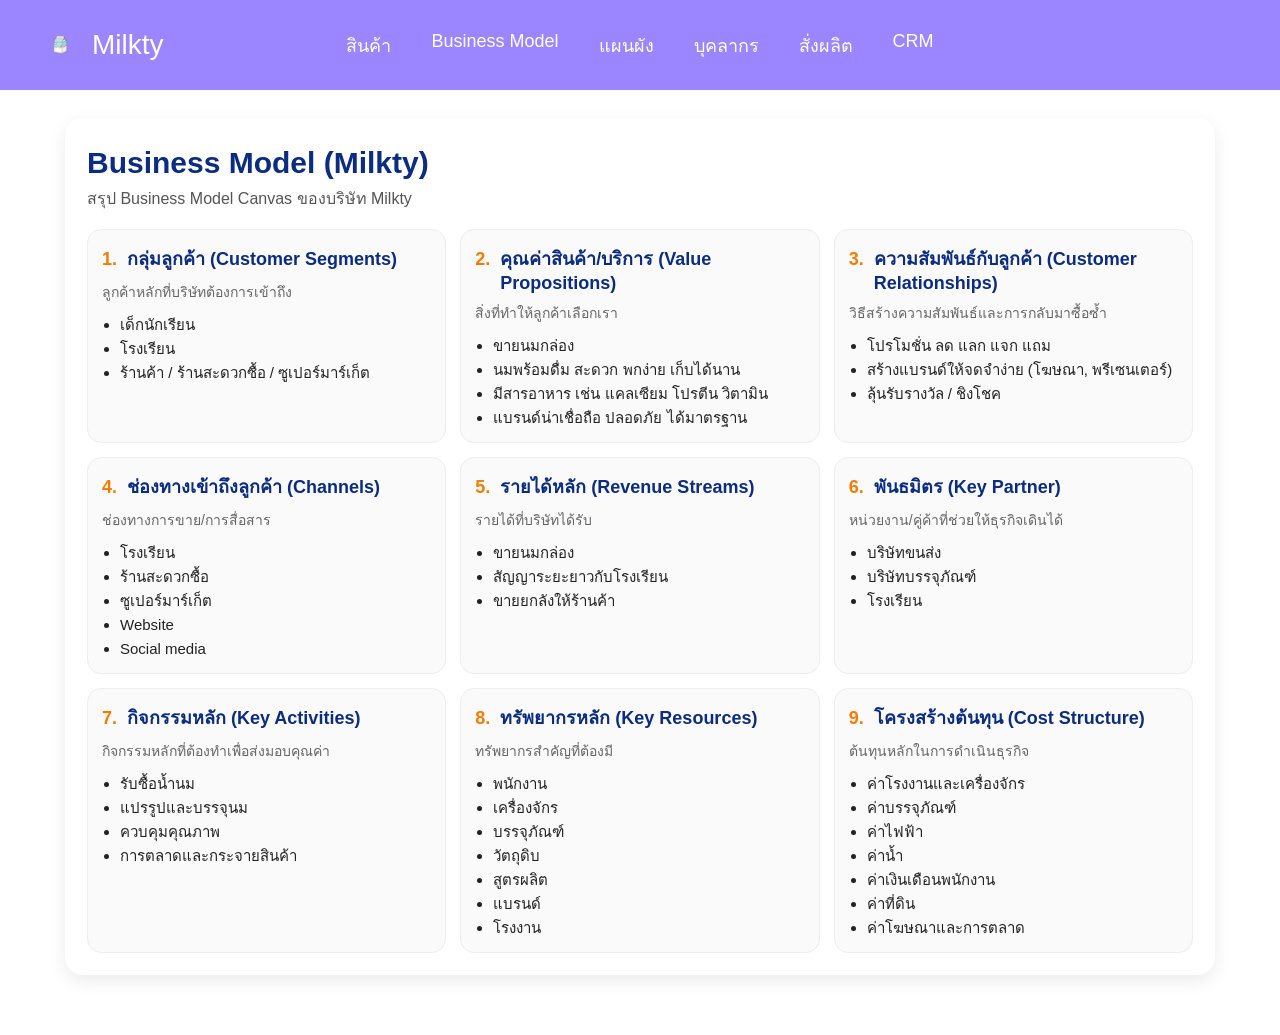
==== Business/business.html @ 9516ccee "Erp" ====
<!DOCTYPE html>
<html lang="th">

<head>
  <meta charset="UTF-8" />
  <meta name="viewport" content="width=device-width, initial-scale=1.0" />
  <title>Milkty | Business Model</title>
  <link rel="stylesheet" href="business.css" />
</head>

<body>
  <header class="topbar">
    <div class="brand">
      <img src="../img/logo.png" alt="Milkty Logo" class="brand-icon">
      <span class="brand-name">Milkty</span>
    </div>

    <nav class="nav">
      <a href="../Product/product.html" class="nav-link">สินค้า</a>
      <a href="../Business/business.html" class="nav-link">Business Model</a>
      <a href="../Diagram/diagram.html" class="nav-link">แผนผัง</a>
      <a href="../Team/team.html" class="nav-link">บุคลากร</a>
      <a href="../Production/production.html" class="nav-link active">สั่งผลิต</a>
      <a href="../CRM/crm.html" class="nav-link active">CRM</a>
    </nav>
  </header>

  <main class="wrap">
    <section class="card">
      <h1 class="page-title">Business Model (Milkty)</h1>
      <p class="subtitle">สรุป Business Model Canvas ของบริษัท Milkty</p>

      <div class="grid" id="bmGrid">
        <!-- business.js จะใส่การ์ดให้ -->
      </div>
    </section>
  </main>

  <script src="business.js"></script>
</body>

</html>
---- Business/business.css ----
* { box-sizing: border-box; }

body{
  margin: 0;
  font-family: Arial, Helvetica, sans-serif;
  background: #ffffff;
  color: #111;
}

/* Topbar */
.topbar{
  height: 90px;
  background: #9b86ff;
  display: flex;
  align-items: center;
  padding: 0 40px;
  position: relative;
}

/* โลโก้อยู่ซ้าย */
.brand{
  display: flex;
  align-items: center;
  gap: 12px;
  z-index: 2;
}

/* เมนูอยู่กลางจริง ๆ */
.nav{
  position: absolute;
  left: 50%;
  transform: translateX(-50%);
  display: flex;
  gap: 40px;
}

.nav-link{
  color: #ffffff;
  text-decoration: none;
  font-size: 18px;
  font-weight: 500;
  transition: 0.3s;
}

.nav-link:hover{
  color: #ffe082;
}   
.brand-icon{
  width: 40px;
  height: 40px;
  object-fit: contain;
}
.brand-name{
  color: #fff;
  font-size: 28px;
}

/* Layout */
.wrap{
  padding: 40px 20px 60px;
}

/* Layout */
.wrap{
  padding: 28px 18px 60px;
  display: flex;
  justify-content: center;
}

.card{
  width: min(1150px, 100%);
  background: #fff;
  border-radius: 18px;
  box-shadow: 0 6px 18px rgba(0,0,0,.08);
  padding: 22px;
}

.page-title{
  margin: 6px 0 6px;
  font-size: 30px;
  color: #0b2c80;
}

.subtitle{
  margin: 0 0 18px;
  color: #555;
}

/* Grid 9 cards */
.grid{
  display: grid;
  grid-template-columns: repeat(3, minmax(0, 1fr));
  gap: 14px;
}

.bm-card{
  border: 1px solid #eee;
  border-radius: 14px;
  padding: 14px 14px 12px;
  background: #fafafa;
  transition: 0.2s;
}

.bm-card:hover{
  transform: translateY(-2px);
  box-shadow: 0 8px 18px rgba(0,0,0,.08);
  background: #ffffff;
}

.bm-head{
  display: flex;
  align-items: baseline;
  gap: 10px;
  margin-bottom: 8px;
}

.bm-no{
  font-weight: 900;
  color: #f57c00;
  font-size: 18px;
}

.bm-title{
  font-weight: 900;
  color: #0b2c80;
  font-size: 18px;
}

.bm-sub{
  margin: 0 0 10px;
  color: #666;
  font-size: 14px;
}

.bm-list{
  margin: 0;
  padding-left: 18px;
  color: #222;
  line-height: 1.6;
  font-size: 15px;
}

/* Responsive */
@media (max-width: 980px){
  .grid{ grid-template-columns: 1fr; }
}

@media (max-width: 820px){
  .topbar{ padding: 0 18px; }
  .nav{ gap: 16px; }
  .nav-link{ font-size: 16px; }
}
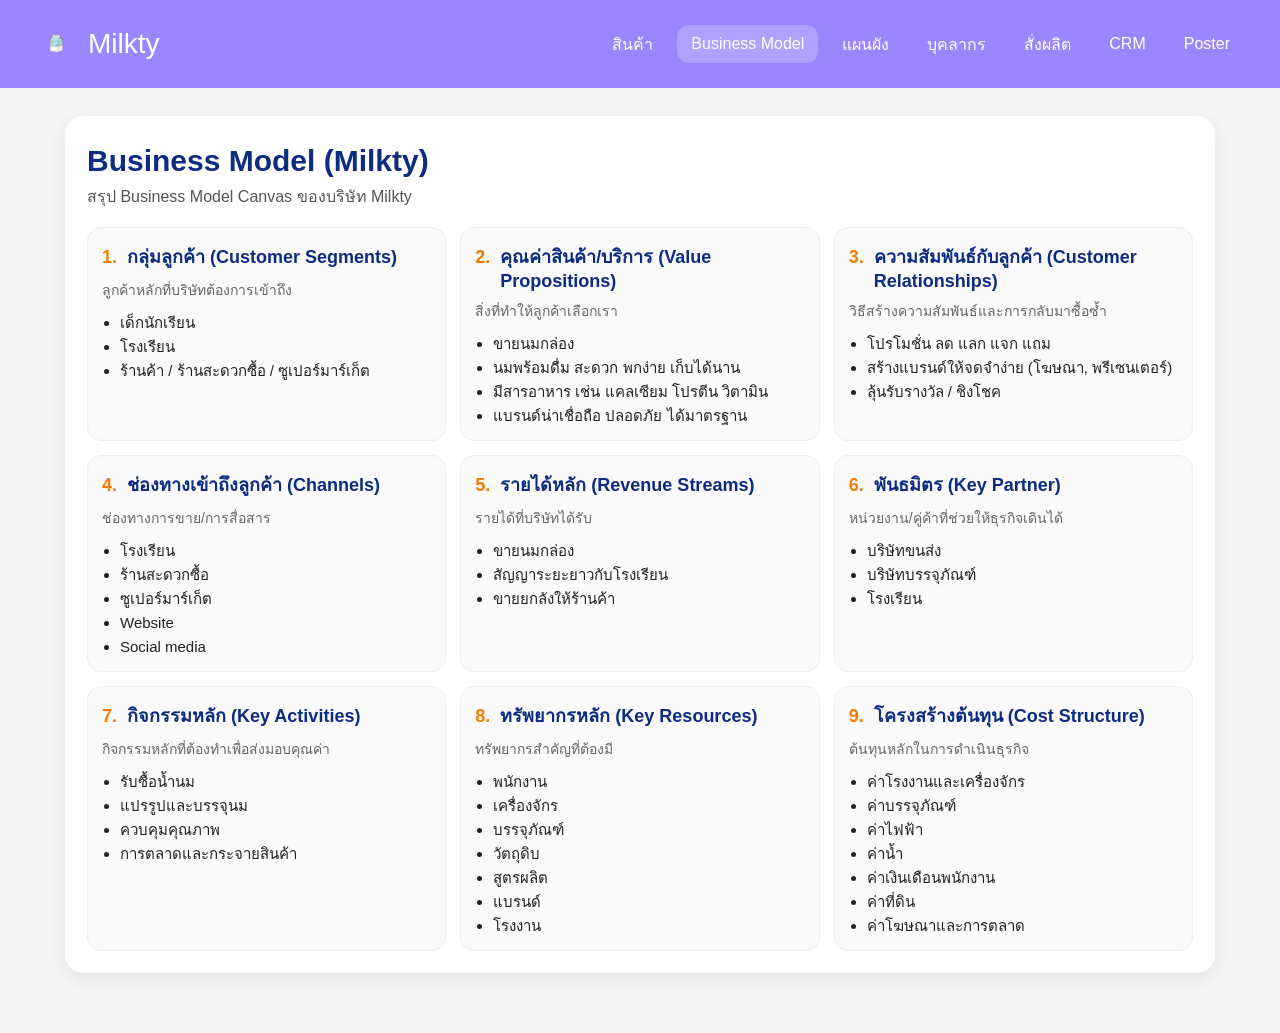
==== commit bd10bb18: "มีหมดละ" ====
--- a/Business/business.html
+++ b/Business/business.html
@@ -17,11 +17,12 @@
 
     <nav class="nav">
       <a href="../Product/product.html" class="nav-link">สินค้า</a>
-      <a href="../Business/business.html" class="nav-link">Business Model</a>
+      <a href="../Business/business.html" class="nav-link active">Business Model</a>
       <a href="../Diagram/diagram.html" class="nav-link">แผนผัง</a>
       <a href="../Team/team.html" class="nav-link">บุคลากร</a>
-      <a href="../Production/production.html" class="nav-link active">สั่งผลิต</a>
-      <a href="../CRM/crm.html" class="nav-link active">CRM</a>
+      <a href="../Production/production.html" class="nav-link">สั่งผลิต</a>
+      <a href="../CRM/crm.html" class="nav-link">CRM</a>
+      <a href="../Poster/poster.html" class="nav-link">Poster</a>
     </nav>
   </header>
 
--- a/Business/business.css
+++ b/Business/business.css
@@ -1,50 +1,77 @@
-* { box-sizing: border-box; }
-
-body{
-  margin: 0;
-  font-family: Arial, Helvetica, sans-serif;
-  background: #ffffff;
-  color: #111;
+* {
+    box-sizing: border-box;
 }
 
-/* Topbar */
-.topbar{
-  height: 90px;
-  background: #9b86ff;
-  display: flex;
-  align-items: center;
-  padding: 0 40px;
-  position: relative;
+body {
+    margin: 0;
+    font-family: Arial, Helvetica, sans-serif;
+    background: #f5f5f5;
 }
 
-/* โลโก้อยู่ซ้าย */
-.brand{
-  display: flex;
-  align-items: center;
-  gap: 12px;
-  z-index: 2;
+/* topbar */
+.topbar {
+    height: 88px;
+    background: #9b86ff;
+    display: flex;
+    align-items: center;
+    justify-content: space-between;
+    padding: 0 36px;
+    gap: 24px;
 }
 
-/* เมนูอยู่กลางจริง ๆ */
-.nav{
-  position: absolute;
-  left: 50%;
-  transform: translateX(-50%);
-  display: flex;
-  gap: 40px;
+.brand {
+    display: flex;
+    align-items: center;
+    gap: 12px;
+    flex-shrink: 0;
 }
 
-.nav-link{
-  color: #ffffff;
-  text-decoration: none;
-  font-size: 18px;
-  font-weight: 500;
-  transition: 0.3s;
+.brand-icon {
+    width: 34px;
+    height: 34px;
+    object-fit: contain;
 }
 
-.nav-link:hover{
-  color: #ffe082;
-}   
+.brand-name {
+    color: #ffffff;
+    font-size: 24px;
+    font-weight: 500;
+}
+
+/* nav */
+.nav {
+    display: flex;
+    align-items: center;
+    justify-content: center;
+    gap: 10px;
+    flex-wrap: nowrap;
+    overflow-x: auto;
+    scrollbar-width: none;
+}
+
+.nav::-webkit-scrollbar {
+    display: none;
+}
+
+.nav-link {
+    color: #ffffff;
+    text-decoration: none;
+    font-size: 16px;
+    font-weight: 500;
+    padding: 10px 14px;
+    border-radius: 12px;
+    white-space: nowrap;
+    transition: 0.2s;
+}
+
+.nav-link:hover {
+    background: rgba(255, 255, 255, 0.12);
+}
+
+.nav-link.active {
+    background: rgba(255, 255, 255, 0.22);
+}
+
 .brand-icon{
   width: 40px;
   height: 40px;
@@ -140,13 +167,32 @@
   font-size: 15px;
 }
 
-/* Responsive */
-@media (max-width: 980px){
-  .grid{ grid-template-columns: 1fr; }
+/* responsive */
+@media (max-width: 1100px) {
+    .topbar {
+        padding: 0 20px;
+    }
+
+    .brand-name {
+        font-size: 22px;
+    }
+
+    .nav-link {
+        font-size: 15px;
+        padding: 8px 12px;
+    }
 }
 
-@media (max-width: 820px){
-  .topbar{ padding: 0 18px; }
-  .nav{ gap: 16px; }
-  .nav-link{ font-size: 16px; }
+@media (max-width: 768px) {
+    .topbar {
+        height: auto;
+        padding: 14px 16px;
+        flex-direction: column;
+        align-items: flex-start;
+    }
+
+    .nav {
+        width: 100%;
+        justify-content: flex-start;
+    }
 }
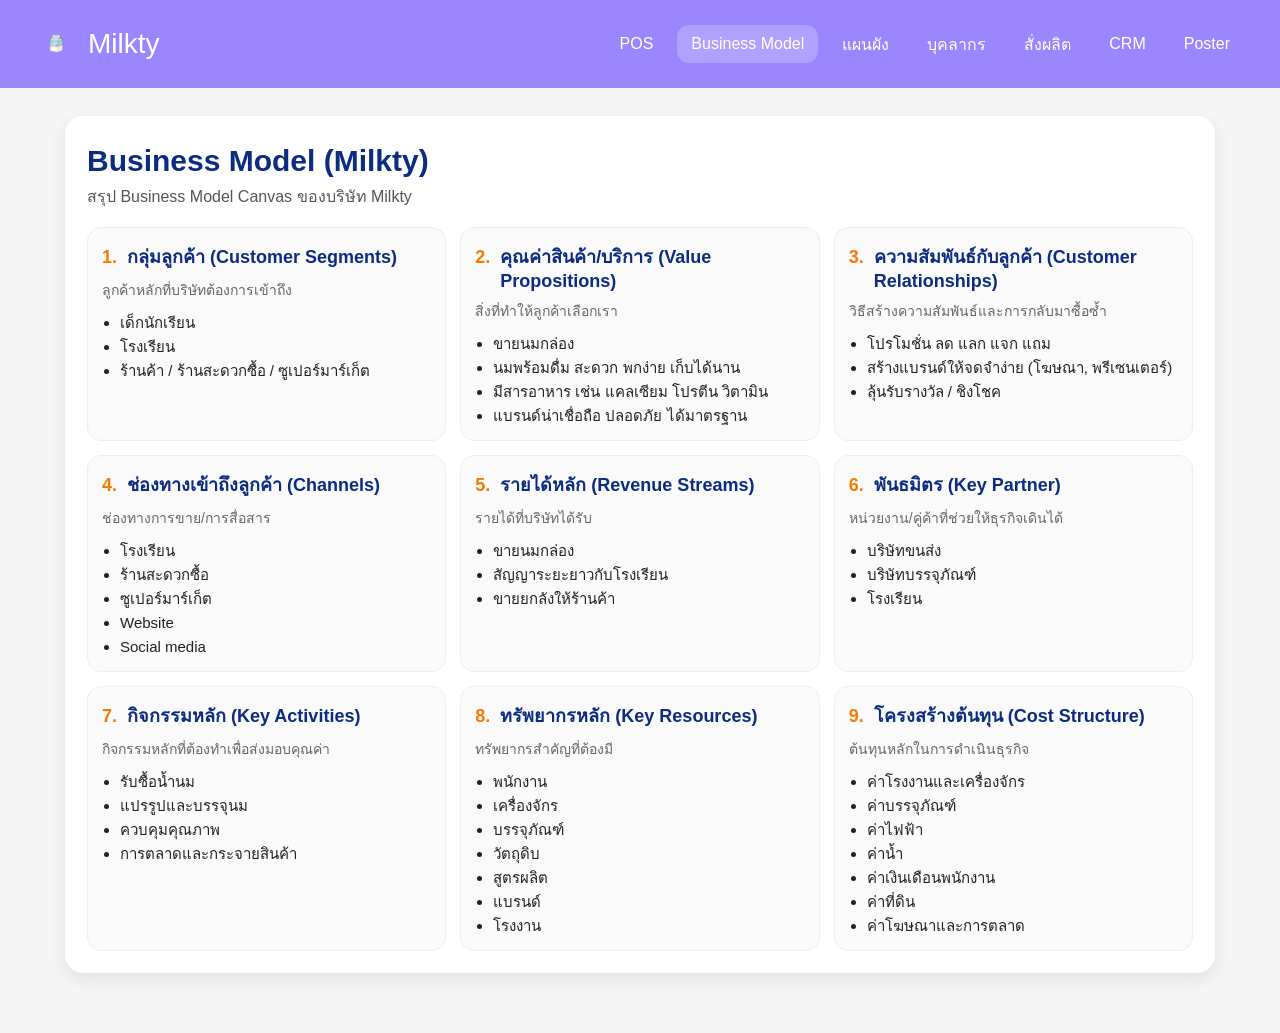
==== commit 774d65ae: "last" ====
--- a/Business/business.html
+++ b/Business/business.html
@@ -16,7 +16,7 @@
     </div>
 
     <nav class="nav">
-      <a href="../Product/product.html" class="nav-link">สินค้า</a>
+      <a href="../Product/product.html" class="nav-link">POS</a>
       <a href="../Business/business.html" class="nav-link active">Business Model</a>
       <a href="../Diagram/diagram.html" class="nav-link">แผนผัง</a>
       <a href="../Team/team.html" class="nav-link">บุคลากร</a>
